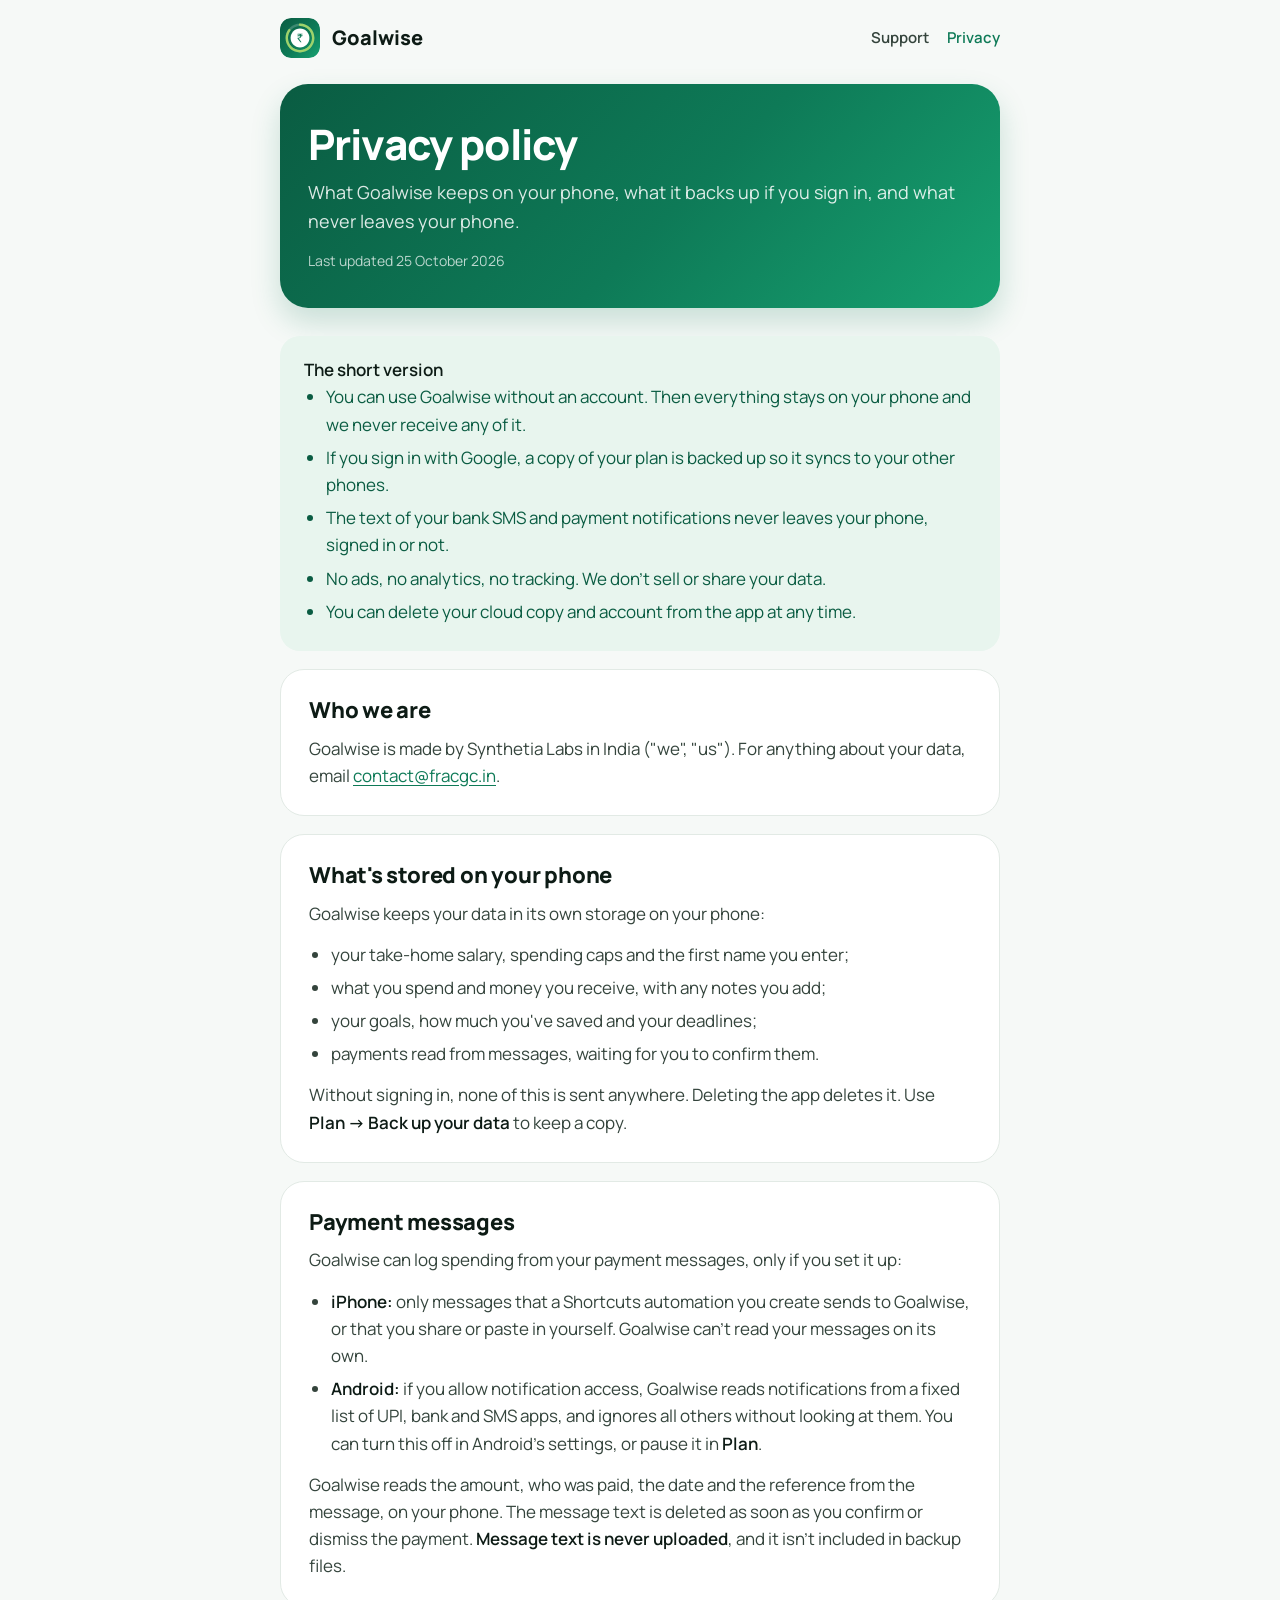
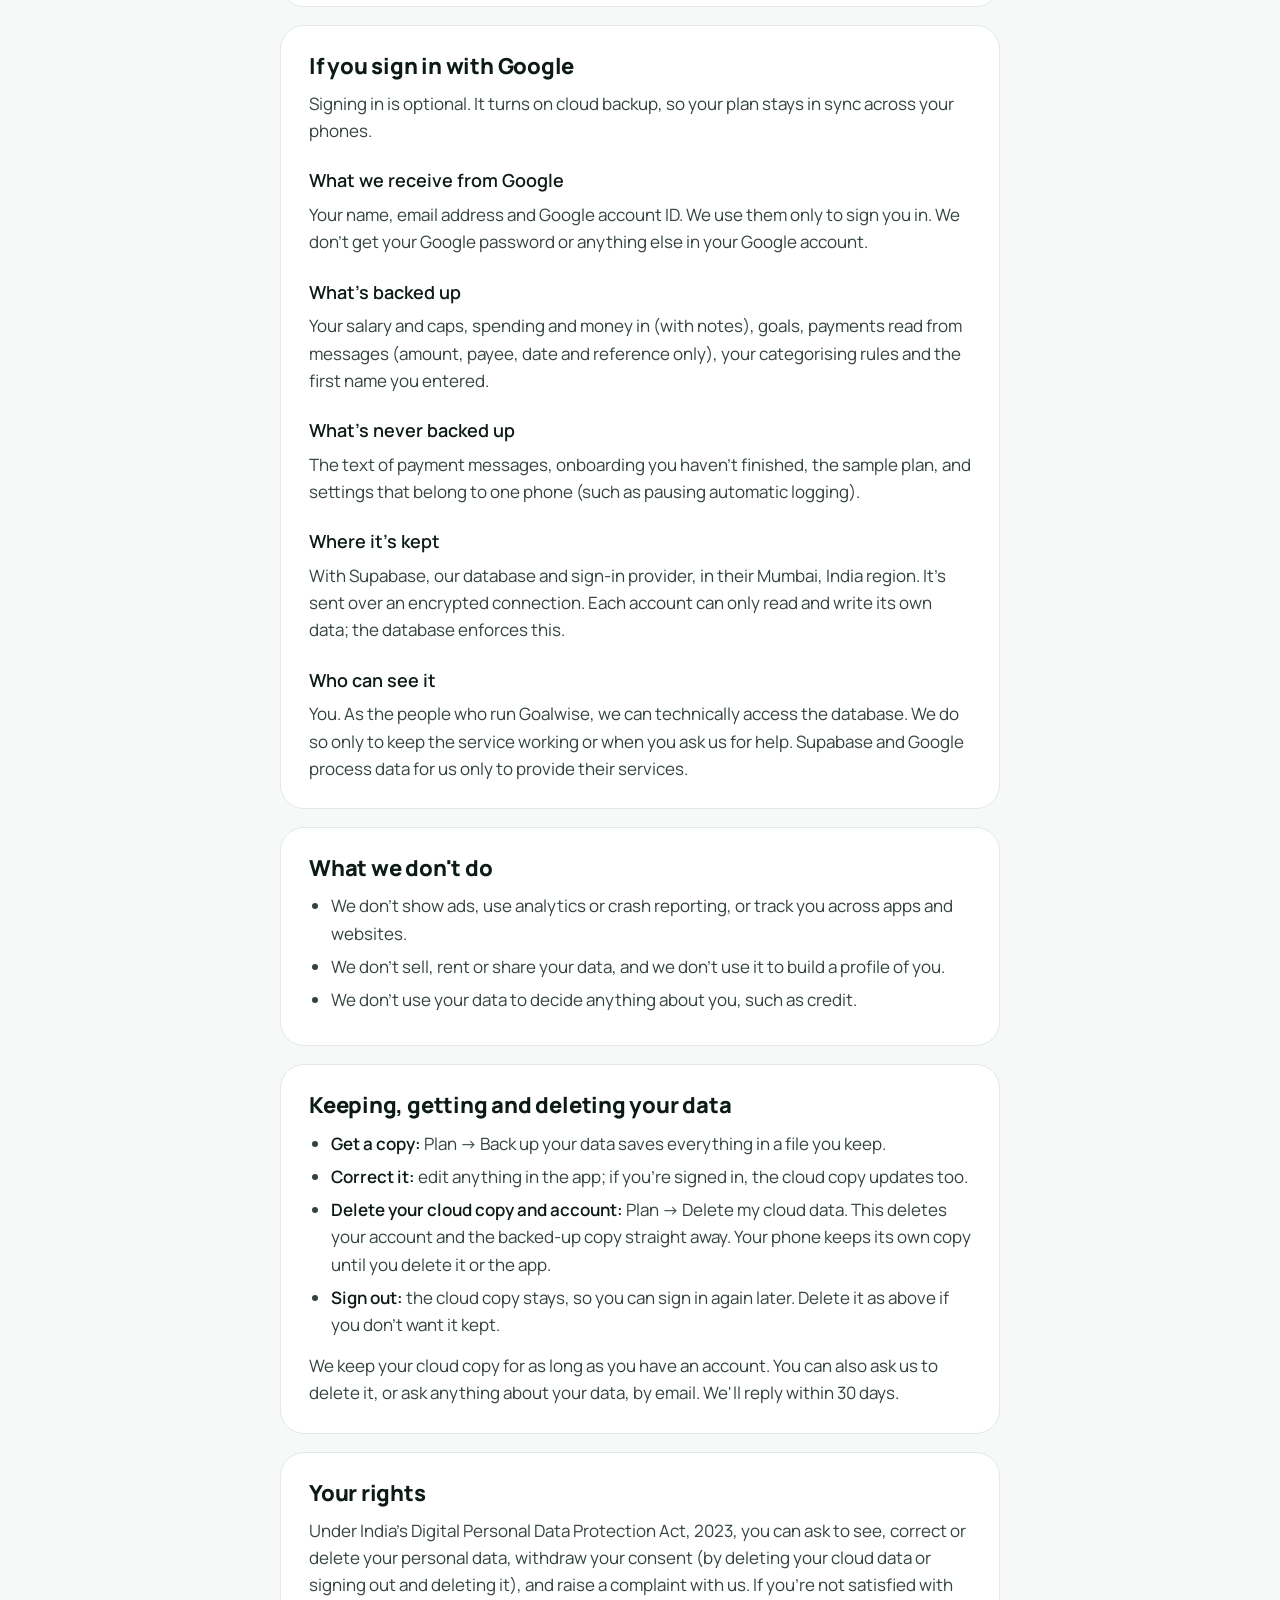
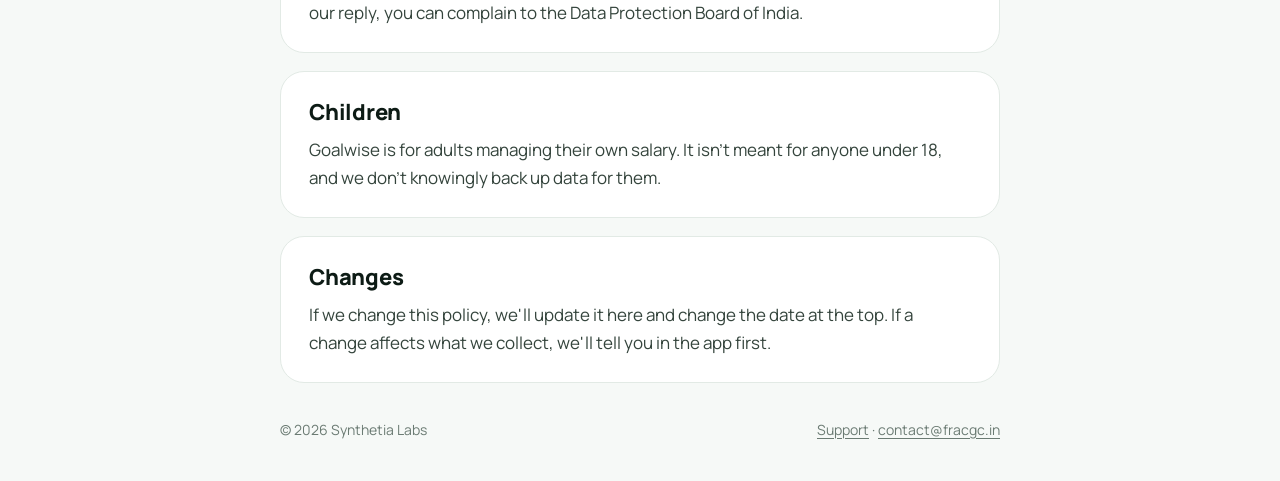
==== privacy.html @ 78143297 "Goalwise website: home, privacy policy, support Co-Authored-By: Claude Opus 5.5 <noreply@anthropic.c" ====
<!doctype html>
<html lang="en">
<head>
<meta charset="utf-8">
<meta name="viewport" content="width=device-width, initial-scale=1">
<title>Goalwise privacy policy</title>
<meta name="description" content="What Goalwise keeps on your phone, what it backs up if you sign in, and what never leaves your phone.">
<link rel="icon" href="icon-512.png">
<link rel="stylesheet" href="style.css">
</head>
<body>
<header class="top">
  <div class="wrap">
    <a class="brand" href="./"><img src="logo.svg" alt="">Goalwise</a>
    <nav class="nav">
      <a href="support.html">Support</a>
      <a href="privacy.html" aria-current="page">Privacy</a>
    </nav>
  </div>
</header>

<main class="wrap">
  <section class="hero">
    <h1>Privacy policy</h1>
    <p>What Goalwise keeps on your phone, what it backs up if you sign in, and what never leaves your phone.</p>
    <p class="meta">Last updated 25 October 2026</p>
  </section>

  <div class="note">
    <strong>The short version</strong>
    <ul>
      <li>You can use Goalwise without an account. Then everything stays on your phone and we never receive any of it.</li>
      <li>If you sign in with Google, a copy of your plan is backed up so it syncs to your other phones.</li>
      <li>The text of your bank SMS and payment notifications never leaves your phone, signed in or not.</li>
      <li>No ads, no analytics, no tracking. We don't sell or share your data.</li>
      <li>You can delete your cloud copy and account from the app at any time.</li>
    </ul>
  </div>

  <div class="card">
    <h2>Who we are</h2>
    <p>Goalwise is made by Synthetia Labs in India ("we", "us"). For anything about your data, email <a href="mailto:contact@fracgc.in">contact@fracgc.in</a>.</p>
  </div>

  <div class="card">
    <h2>What's stored on your phone</h2>
    <p>Goalwise keeps your data in its own storage on your phone:</p>
    <ul>
      <li>your take-home salary, spending caps and the first name you enter;</li>
      <li>what you spend and money you receive, with any notes you add;</li>
      <li>your goals, how much you've saved and your deadlines;</li>
      <li>payments read from messages, waiting for you to confirm them.</li>
    </ul>
    <p>Without signing in, none of this is sent anywhere. Deleting the app deletes it. Use <strong>Plan → Back up your data</strong> to keep a copy.</p>
  </div>

  <div class="card">
    <h2>Payment messages</h2>
    <p>Goalwise can log spending from your payment messages, only if you set it up:</p>
    <ul>
      <li><strong>iPhone:</strong> only messages that a Shortcuts automation you create sends to Goalwise, or that you share or paste in yourself. Goalwise can't read your messages on its own.</li>
      <li><strong>Android:</strong> if you allow notification access, Goalwise reads notifications from a fixed list of UPI, bank and SMS apps, and ignores all others without looking at them. You can turn this off in Android's settings, or pause it in <strong>Plan</strong>.</li>
    </ul>
    <p>Goalwise reads the amount, who was paid, the date and the reference from the message, on your phone. The message text is deleted as soon as you confirm or dismiss the payment. <strong>Message text is never uploaded</strong>, and it isn't included in backup files.</p>
  </div>

  <div class="card">
    <h2>If you sign in with Google</h2>
    <p>Signing in is optional. It turns on cloud backup, so your plan stays in sync across your phones.</p>
    <h3>What we receive from Google</h3>
    <p>Your name, email address and Google account ID. We use them only to sign you in. We don't get your Google password or anything else in your Google account.</p>
    <h3>What's backed up</h3>
    <p>Your salary and caps, spending and money in (with notes), goals, payments read from messages (amount, payee, date and reference only), your categorising rules and the first name you entered.</p>
    <h3>What's never backed up</h3>
    <p>The text of payment messages, onboarding you haven't finished, the sample plan, and settings that belong to one phone (such as pausing automatic logging).</p>
    <h3>Where it's kept</h3>
    <p>With Supabase, our database and sign-in provider, in their Mumbai, India region. It's sent over an encrypted connection. Each account can only read and write its own data; the database enforces this.</p>
    <h3>Who can see it</h3>
    <p>You. As the people who run Goalwise, we can technically access the database. We do so only to keep the service working or when you ask us for help. Supabase and Google process data for us only to provide their services.</p>
  </div>

  <div class="card">
    <h2>What we don't do</h2>
    <ul>
      <li>We don't show ads, use analytics or crash reporting, or track you across apps and websites.</li>
      <li>We don't sell, rent or share your data, and we don't use it to build a profile of you.</li>
      <li>We don't use your data to decide anything about you, such as credit.</li>
    </ul>
  </div>

  <div class="card">
    <h2>Keeping, getting and deleting your data</h2>
    <ul>
      <li><strong>Get a copy:</strong> Plan → Back up your data saves everything in a file you keep.</li>
      <li><strong>Correct it:</strong> edit anything in the app; if you're signed in, the cloud copy updates too.</li>
      <li><strong>Delete your cloud copy and account:</strong> Plan → Delete my cloud data. This deletes your account and the backed-up copy straight away. Your phone keeps its own copy until you delete it or the app.</li>
      <li><strong>Sign out:</strong> the cloud copy stays, so you can sign in again later. Delete it as above if you don't want it kept.</li>
    </ul>
    <p>We keep your cloud copy for as long as you have an account. You can also ask us to delete it, or ask anything about your data, by email. We'll reply within 30 days.</p>
  </div>

  <div class="card">
    <h2>Your rights</h2>
    <p>Under India's Digital Personal Data Protection Act, 2023, you can ask to see, correct or delete your personal data, withdraw your consent (by deleting your cloud data or signing out and deleting it), and raise a complaint with us. If you're not satisfied with our reply, you can complain to the Data Protection Board of India.</p>
  </div>

  <div class="card">
    <h2>Children</h2>
    <p>Goalwise is for adults managing their own salary. It isn't meant for anyone under 18, and we don't knowingly back up data for them.</p>
  </div>

  <div class="card">
    <h2>Changes</h2>
    <p>If we change this policy, we'll update it here and change the date at the top. If a change affects what we collect, we'll tell you in the app first.</p>
  </div>
</main>

<footer>
  <div class="wrap">
    <span>© 2026 Synthetia Labs</span>
    <span><a href="support.html">Support</a> · <a href="mailto:contact@fracgc.in">contact@fracgc.in</a></span>
  </div>
</footer>
</body>
</html>
---- style.css ----
/* Goalwise website. Same green, white and Manrope as the app
   (lib/theme/app_theme.dart). Light only, like the app. */

@font-face {
  font-family: "Manrope";
  src: url("fonts/Manrope-Regular.ttf") format("truetype");
  font-weight: 400;
  font-display: swap;
}
@font-face {
  font-family: "Manrope";
  src: url("fonts/Manrope-SemiBold.ttf") format("truetype");
  font-weight: 600;
  font-display: swap;
}
@font-face {
  font-family: "Manrope";
  src: url("fonts/Manrope-ExtraBold.ttf") format("truetype");
  font-weight: 800;
  font-display: swap;
}

:root {
  color-scheme: light;
  --primary: #0e7a57;
  --primary-dark: #0a5c42;
  --accent: #17a271;
  --pistachio: #9ed36a;
  --mint: #e8f5ee;
  --background: #f6f9f7;
  --surface: #ffffff;
  --ink: #0d1b15;
  --ink-soft: #34443c;
  --muted: #6b7b73;
  --border: #e2eae5;
  --hero: linear-gradient(135deg, #0a5c42 0%, #0e7a57 55%, #17a271 100%);
}

* { box-sizing: border-box; }

html { -webkit-text-size-adjust: 100%; }

body {
  margin: 0;
  background: var(--background);
  color: var(--ink-soft);
  font-family: "Manrope", system-ui, -apple-system, "Segoe UI", sans-serif;
  font-size: 17px;
  line-height: 1.6;
}

a { color: var(--primary); text-underline-offset: 3px; }
a:hover { color: var(--primary-dark); }

.wrap { max-width: 760px; margin: 0 auto; padding: 0 20px; }

/* Header bar */
.top {
  padding: 18px 0;
}
.top .wrap { display: flex; align-items: center; justify-content: space-between; gap: 16px; }
.brand {
  display: flex; align-items: center; gap: 12px;
  color: var(--ink); text-decoration: none; font-weight: 800; font-size: 20px;
}
.brand img { width: 40px; height: 40px; border-radius: 11px; }
.nav { display: flex; gap: 18px; flex-wrap: wrap; font-weight: 600; font-size: 15px; }
.nav a { color: var(--ink-soft); text-decoration: none; }
.nav a:hover, .nav a[aria-current="page"] { color: var(--primary); }

/* Green hero */
.hero {
  background: var(--hero);
  color: #fff;
  border-radius: 28px;
  padding: 36px 28px;
  margin: 8px 0 28px;
  box-shadow: 0 14px 30px rgba(14, 122, 87, 0.2);
}
.hero h1 {
  margin: 0 0 10px;
  font-size: clamp(30px, 6vw, 42px);
  line-height: 1.15;
  font-weight: 800;
  letter-spacing: -0.02em;
  color: #fff;
}
.hero p { margin: 0; font-size: 18px; color: rgba(255, 255, 255, 0.86); }
.hero .meta { margin-top: 14px; font-size: 14px; color: rgba(255, 255, 255, 0.72); }

/* White content cards */
.card {
  background: var(--surface);
  border: 1px solid var(--border);
  border-radius: 24px;
  padding: 26px 28px;
  margin-bottom: 18px;
}
.card > :first-child { margin-top: 0; }
.card > :last-child { margin-bottom: 0; }

h2 {
  color: var(--ink);
  font-size: 22px;
  font-weight: 800;
  letter-spacing: -0.01em;
  line-height: 1.3;
  margin: 0 0 10px;
}
h3 { color: var(--ink); font-size: 18px; font-weight: 600; margin: 22px 0 6px; }
p, ul, ol { margin: 0 0 14px; }
ul, ol { padding-left: 22px; }
li { margin-bottom: 6px; }
strong { color: var(--ink); font-weight: 600; }

/* The mint summary box */
.note {
  background: var(--mint);
  border-radius: 20px;
  padding: 20px 24px;
  margin-bottom: 18px;
  color: var(--primary-dark);
}
.note ul { margin-bottom: 0; }

.button {
  display: inline-block;
  background: var(--primary);
  color: #fff;
  font-weight: 600;
  text-decoration: none;
  padding: 12px 22px;
  border-radius: 999px;
}
.button:hover { background: var(--primary-dark); color: #fff; }
.hero .button { background: #fff; color: var(--primary-dark); }
.hero .button:hover { background: var(--mint); color: var(--primary-dark); }

.features { display: grid; grid-template-columns: repeat(auto-fit, minmax(210px, 1fr)); gap: 14px; margin-bottom: 18px; }
.features .card { margin: 0; }
.features h2 { font-size: 18px; margin-bottom: 6px; }
.features p { font-size: 15px; color: var(--muted); }

footer {
  color: var(--muted);
  font-size: 14px;
  padding: 18px 0 40px;
}
footer .wrap { display: flex; justify-content: space-between; gap: 12px; flex-wrap: wrap; }
footer a { color: var(--muted); }

@media (max-width: 520px) {
  body { font-size: 16px; }
  .hero { padding: 28px 22px; border-radius: 24px; }
  .card { padding: 22px 20px; border-radius: 20px; }
  .top .wrap { flex-direction: column; align-items: flex-start; }
}
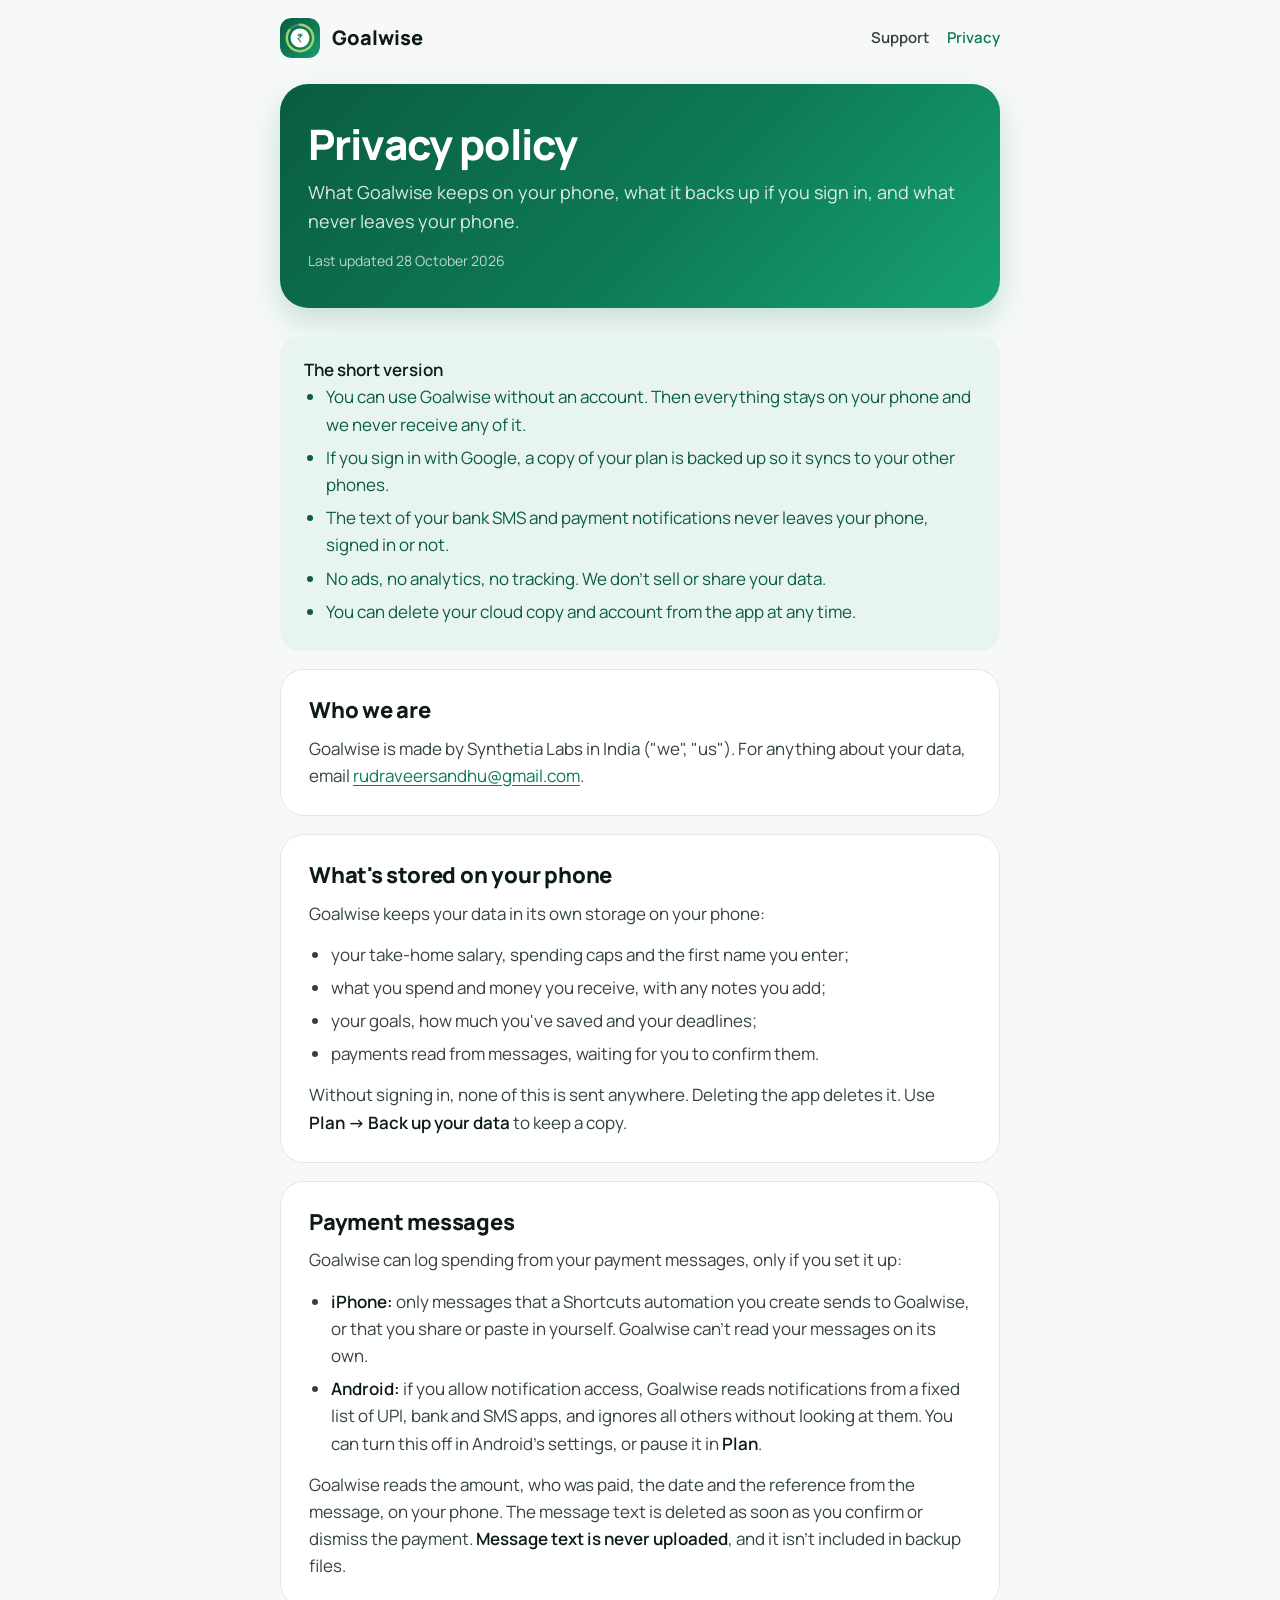
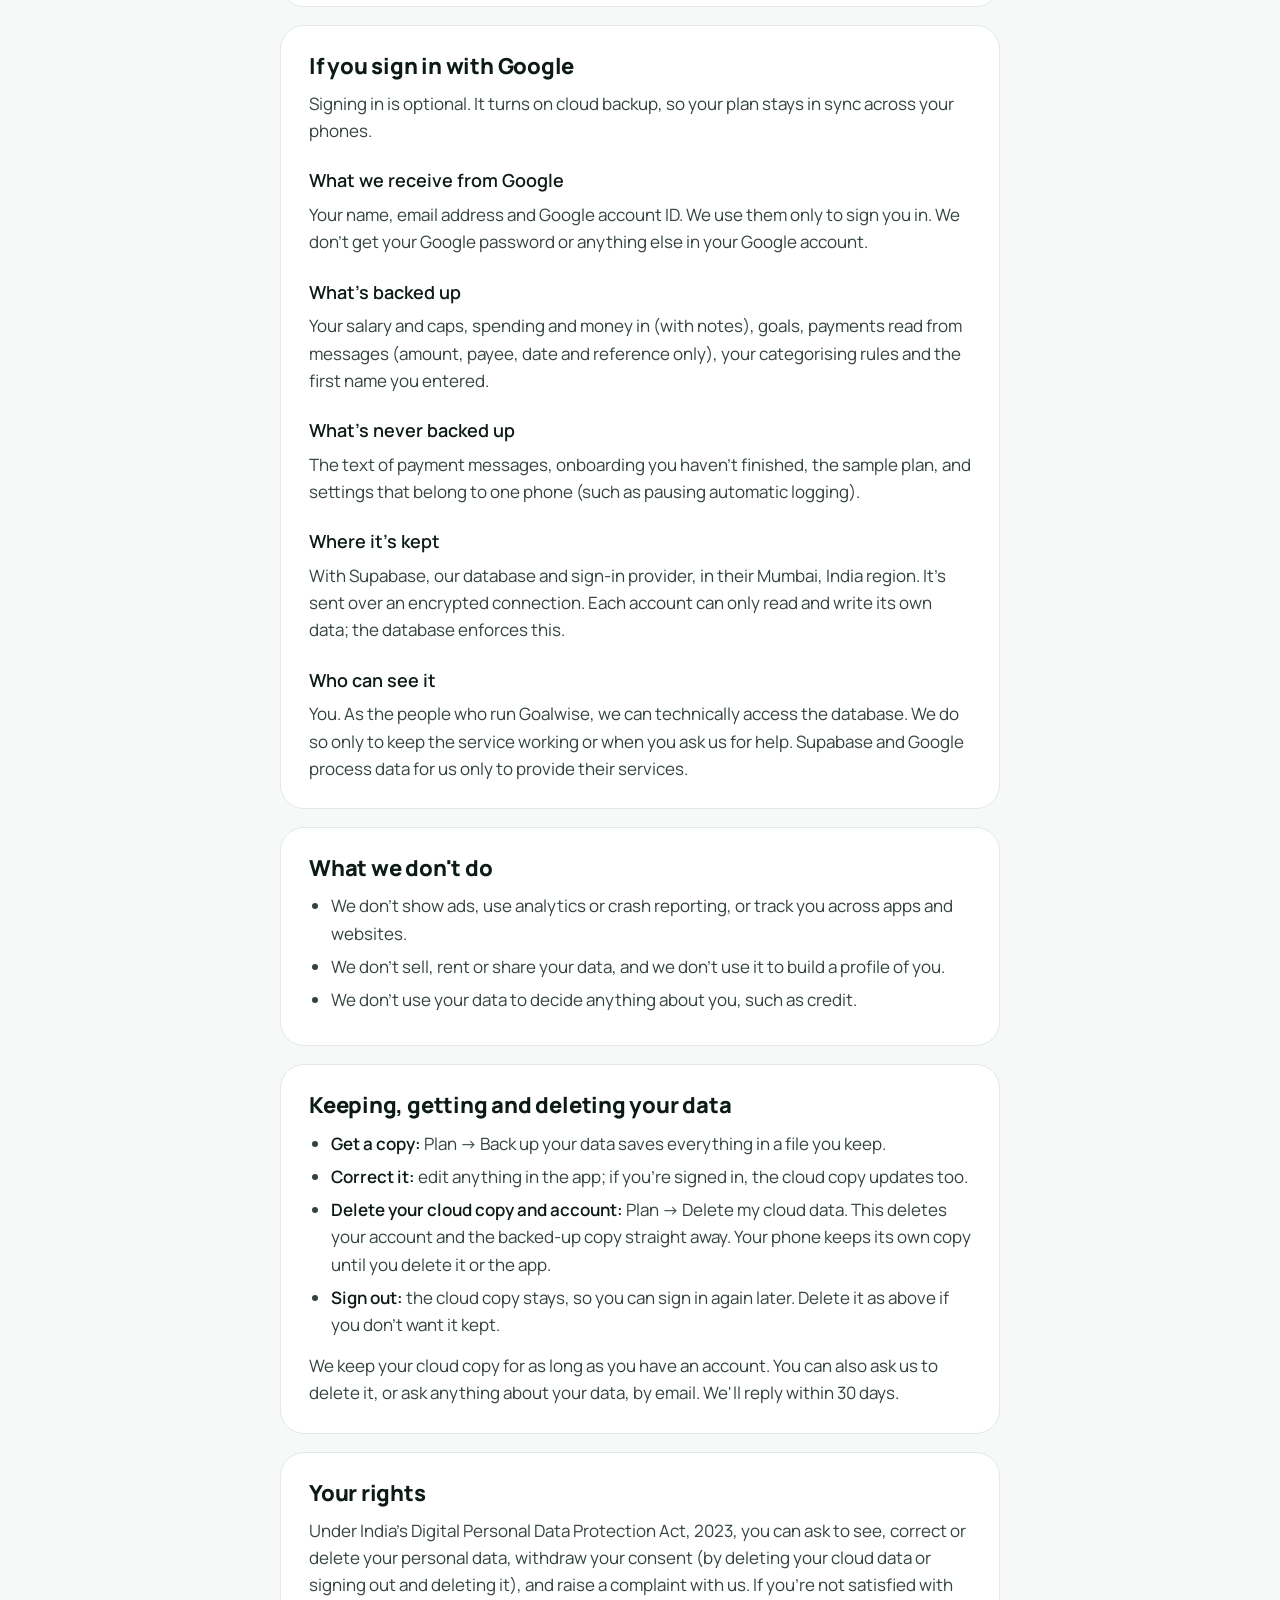
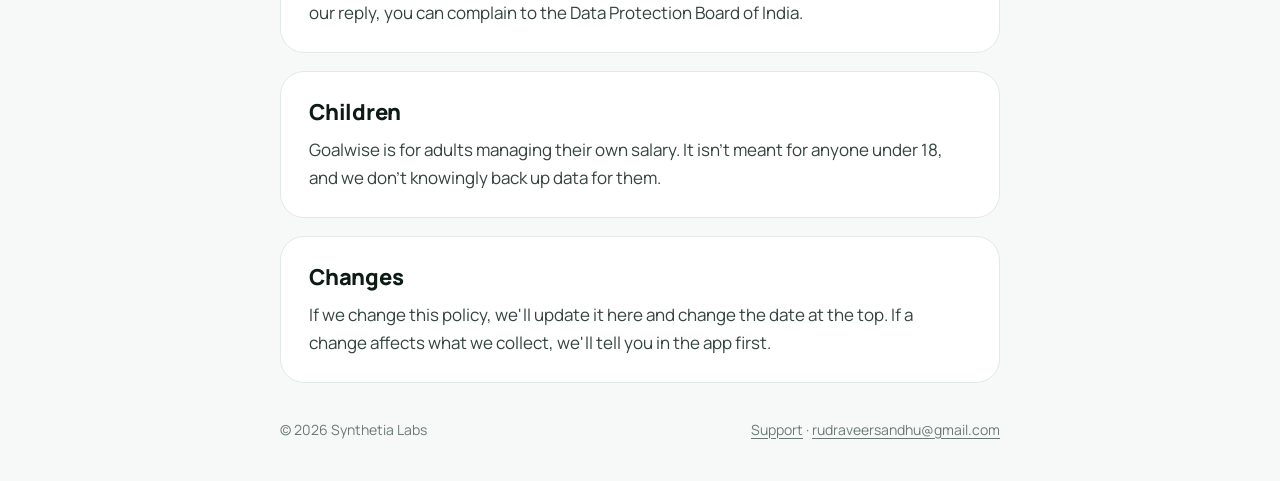
==== commit 005f3909: "Contact email is now rudraveersandhu@gmail.com" ====
--- a/privacy.html
+++ b/privacy.html
@@ -23,7 +23,7 @@
   <section class="hero">
     <h1>Privacy policy</h1>
     <p>What Goalwise keeps on your phone, what it backs up if you sign in, and what never leaves your phone.</p>
-    <p class="meta">Last updated 25 October 2026</p>
+    <p class="meta">Last updated 28 October 2026</p>
   </section>
 
   <div class="note">
@@ -39,7 +39,7 @@
 
   <div class="card">
     <h2>Who we are</h2>
-    <p>Goalwise is made by Synthetia Labs in India ("we", "us"). For anything about your data, email <a href="mailto:contact@fracgc.in">contact@fracgc.in</a>.</p>
+    <p>Goalwise is made by Synthetia Labs in India ("we", "us"). For anything about your data, email <a href="mailto:rudraveersandhu@gmail.com">rudraveersandhu@gmail.com</a>.</p>
   </div>
 
   <div class="card">
@@ -118,7 +118,7 @@
 <footer>
   <div class="wrap">
     <span>© 2026 Synthetia Labs</span>
-    <span><a href="support.html">Support</a> · <a href="mailto:contact@fracgc.in">contact@fracgc.in</a></span>
+    <span><a href="support.html">Support</a> · <a href="mailto:rudraveersandhu@gmail.com">rudraveersandhu@gmail.com</a></span>
   </div>
 </footer>
 </body>
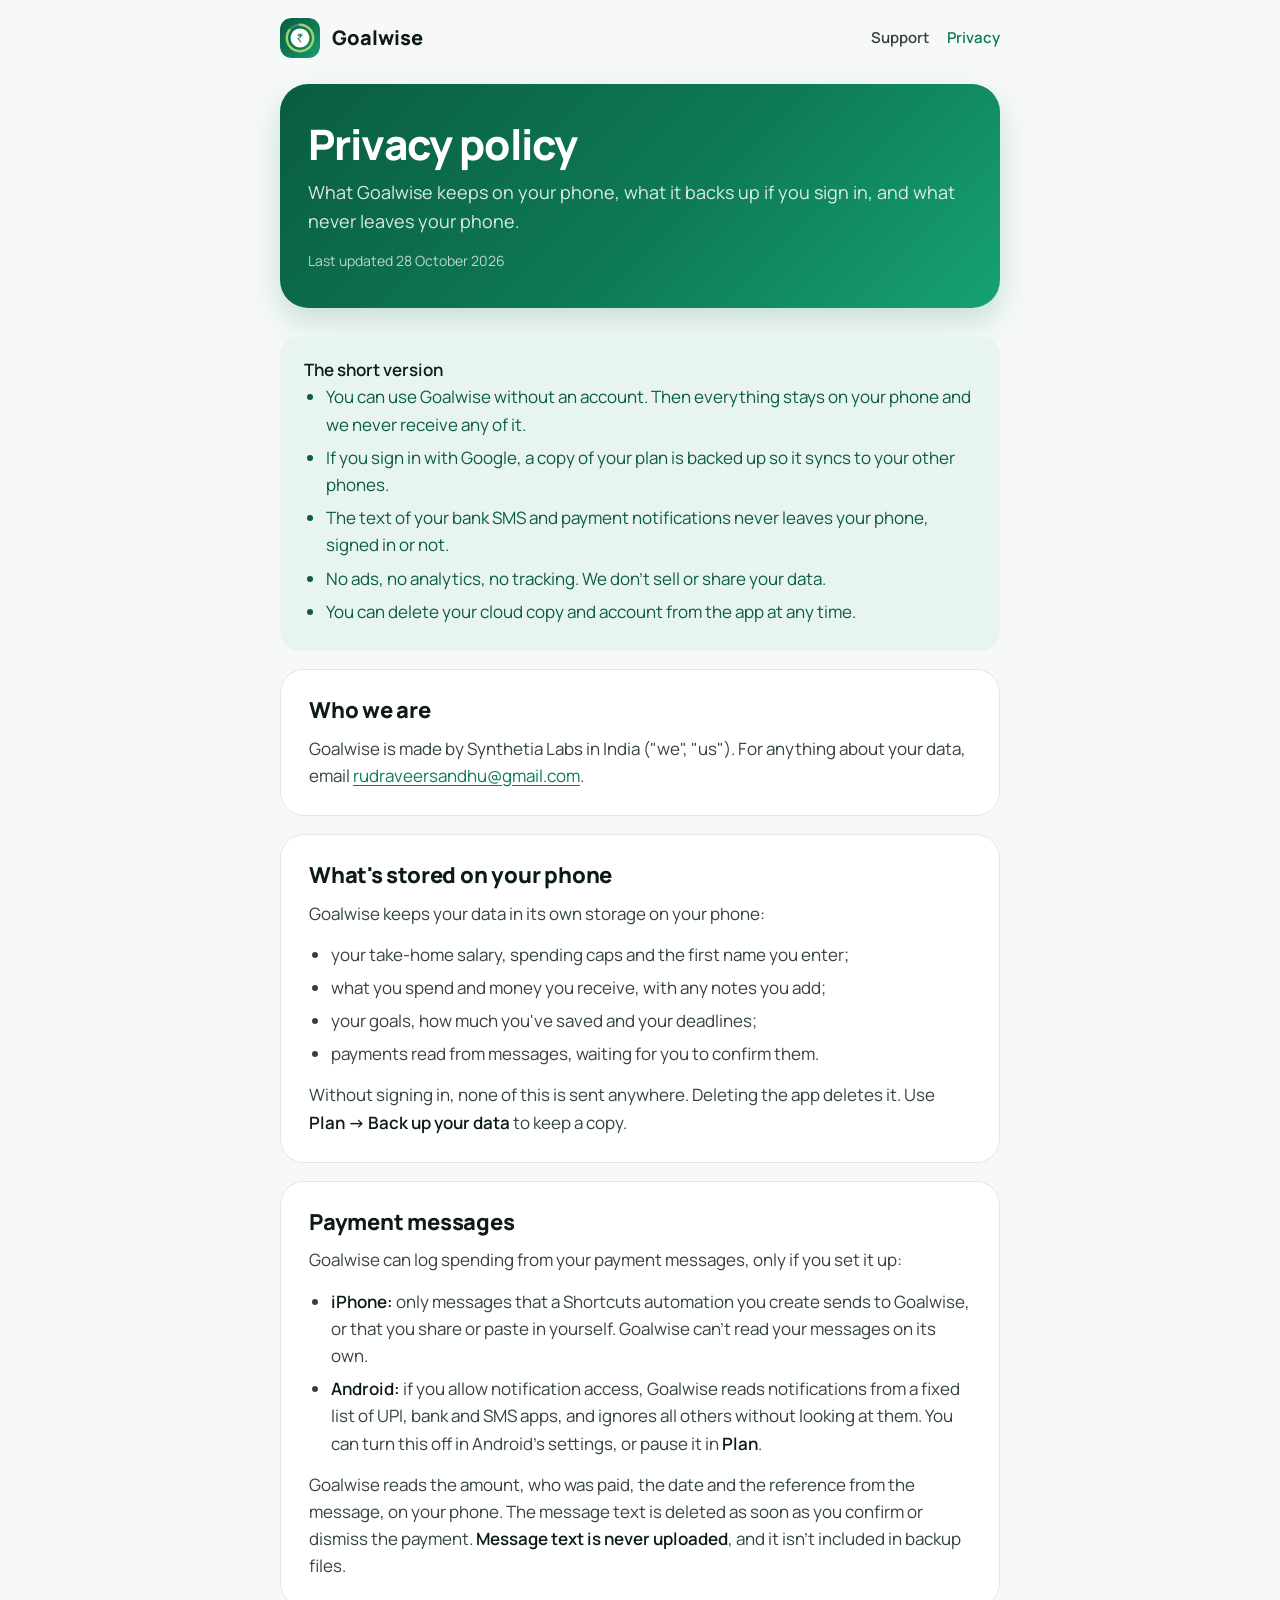
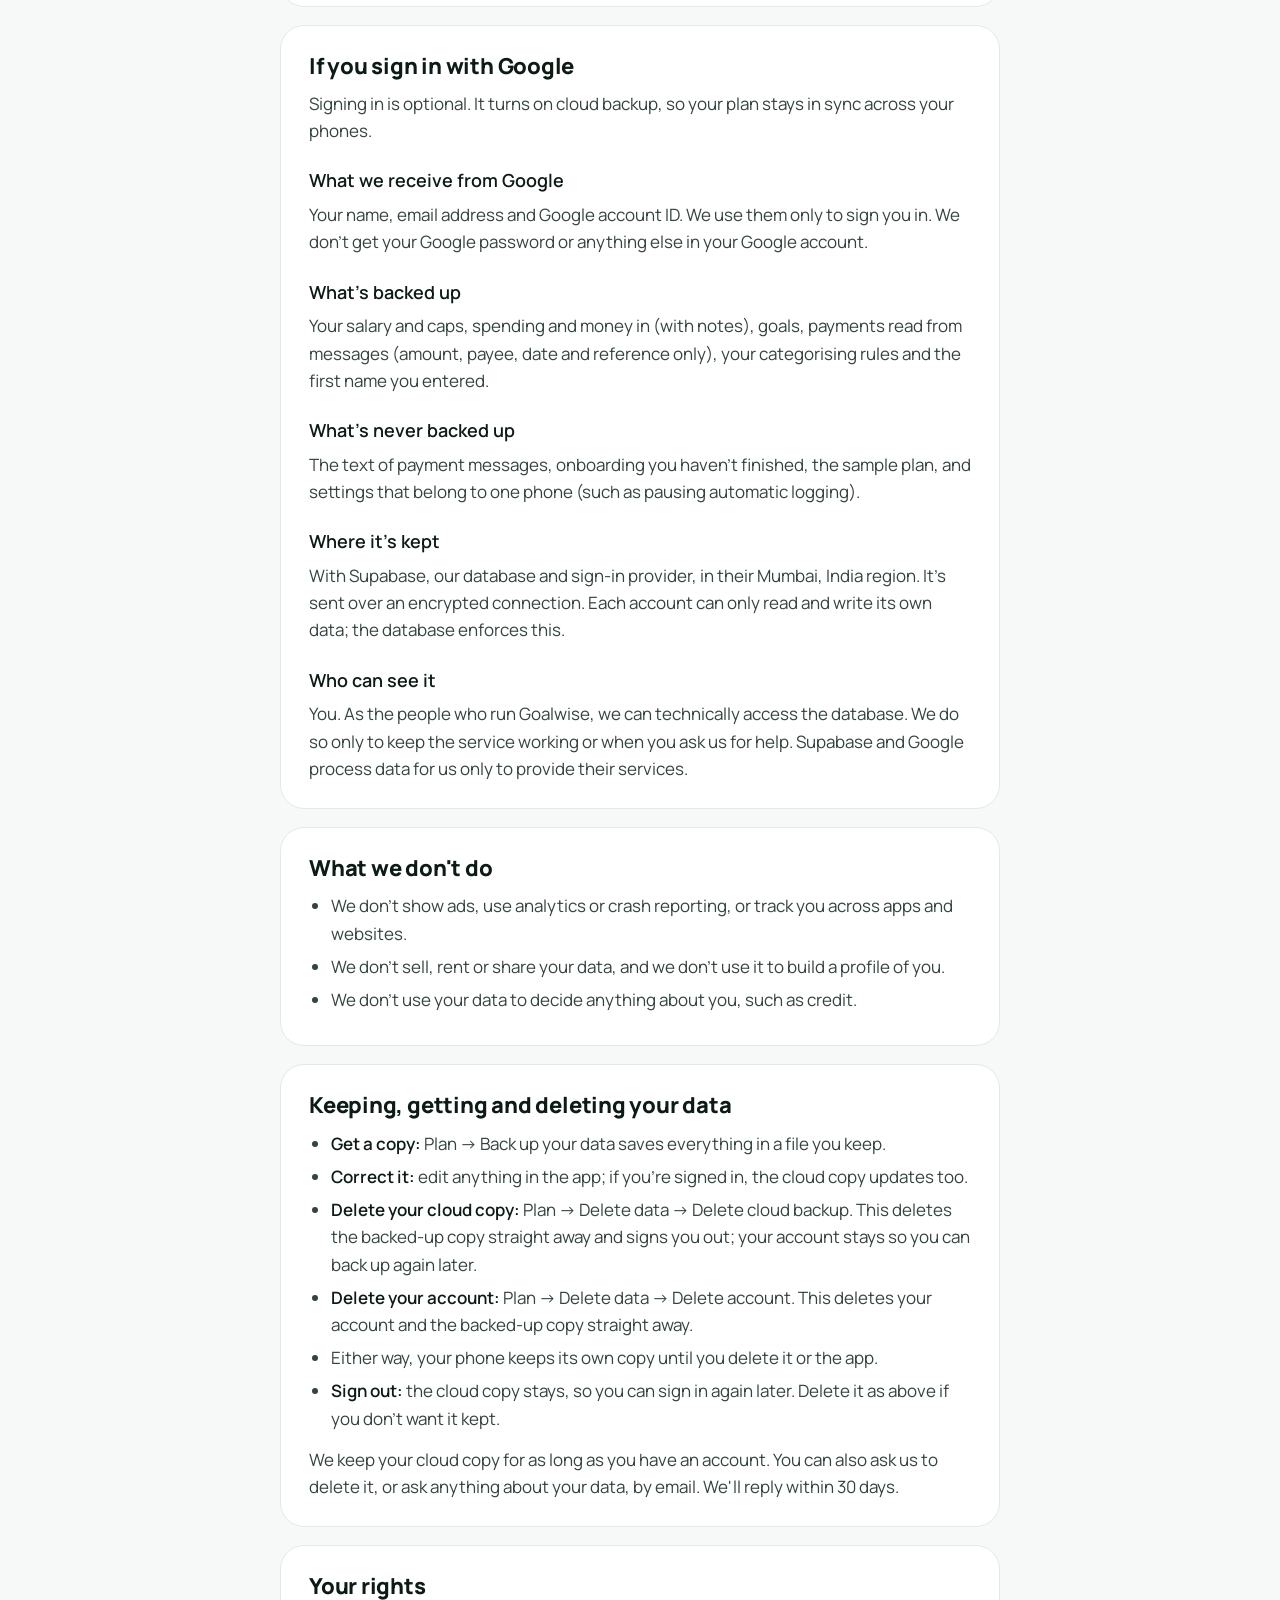
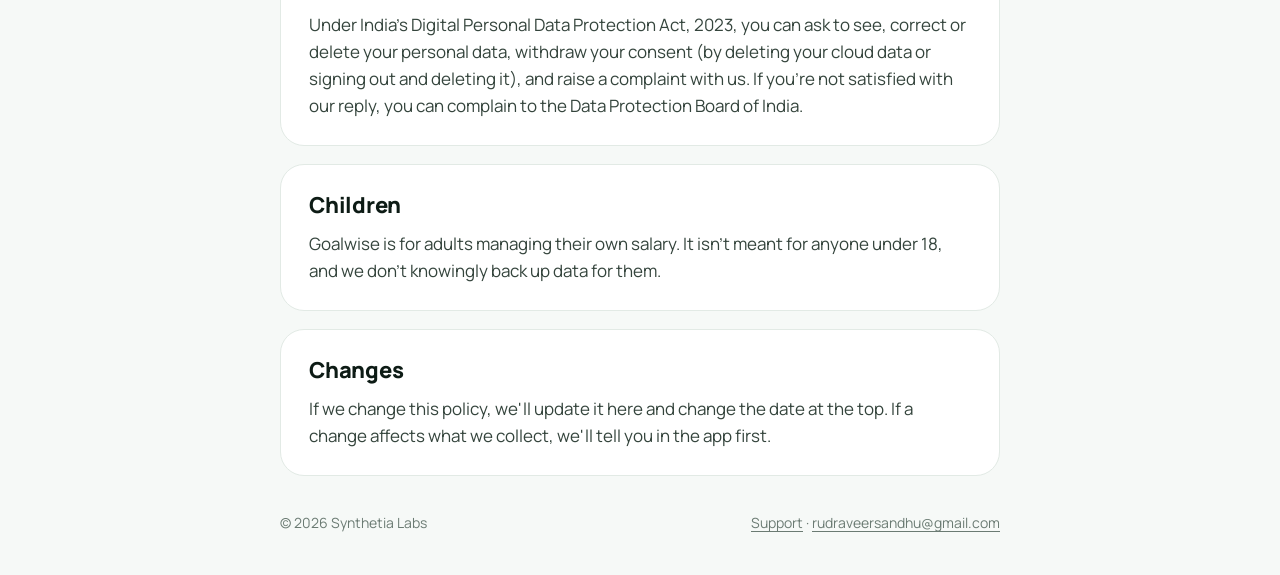
==== commit 1849bef0: "Privacy and support: Delete cloud backup and Delete account are separate" ====
--- a/privacy.html
+++ b/privacy.html
@@ -93,7 +93,9 @@
     <ul>
       <li><strong>Get a copy:</strong> Plan → Back up your data saves everything in a file you keep.</li>
       <li><strong>Correct it:</strong> edit anything in the app; if you're signed in, the cloud copy updates too.</li>
-      <li><strong>Delete your cloud copy and account:</strong> Plan → Delete my cloud data. This deletes your account and the backed-up copy straight away. Your phone keeps its own copy until you delete it or the app.</li>
+      <li><strong>Delete your cloud copy:</strong> Plan → Delete data → Delete cloud backup. This deletes the backed-up copy straight away and signs you out; your account stays so you can back up again later.</li>
+      <li><strong>Delete your account:</strong> Plan → Delete data → Delete account. This deletes your account and the backed-up copy straight away.</li>
+      <li>Either way, your phone keeps its own copy until you delete it or the app.</li>
       <li><strong>Sign out:</strong> the cloud copy stays, so you can sign in again later. Delete it as above if you don't want it kept.</li>
     </ul>
     <p>We keep your cloud copy for as long as you have an account. You can also ask us to delete it, or ask anything about your data, by email. We'll reply within 30 days.</p>
